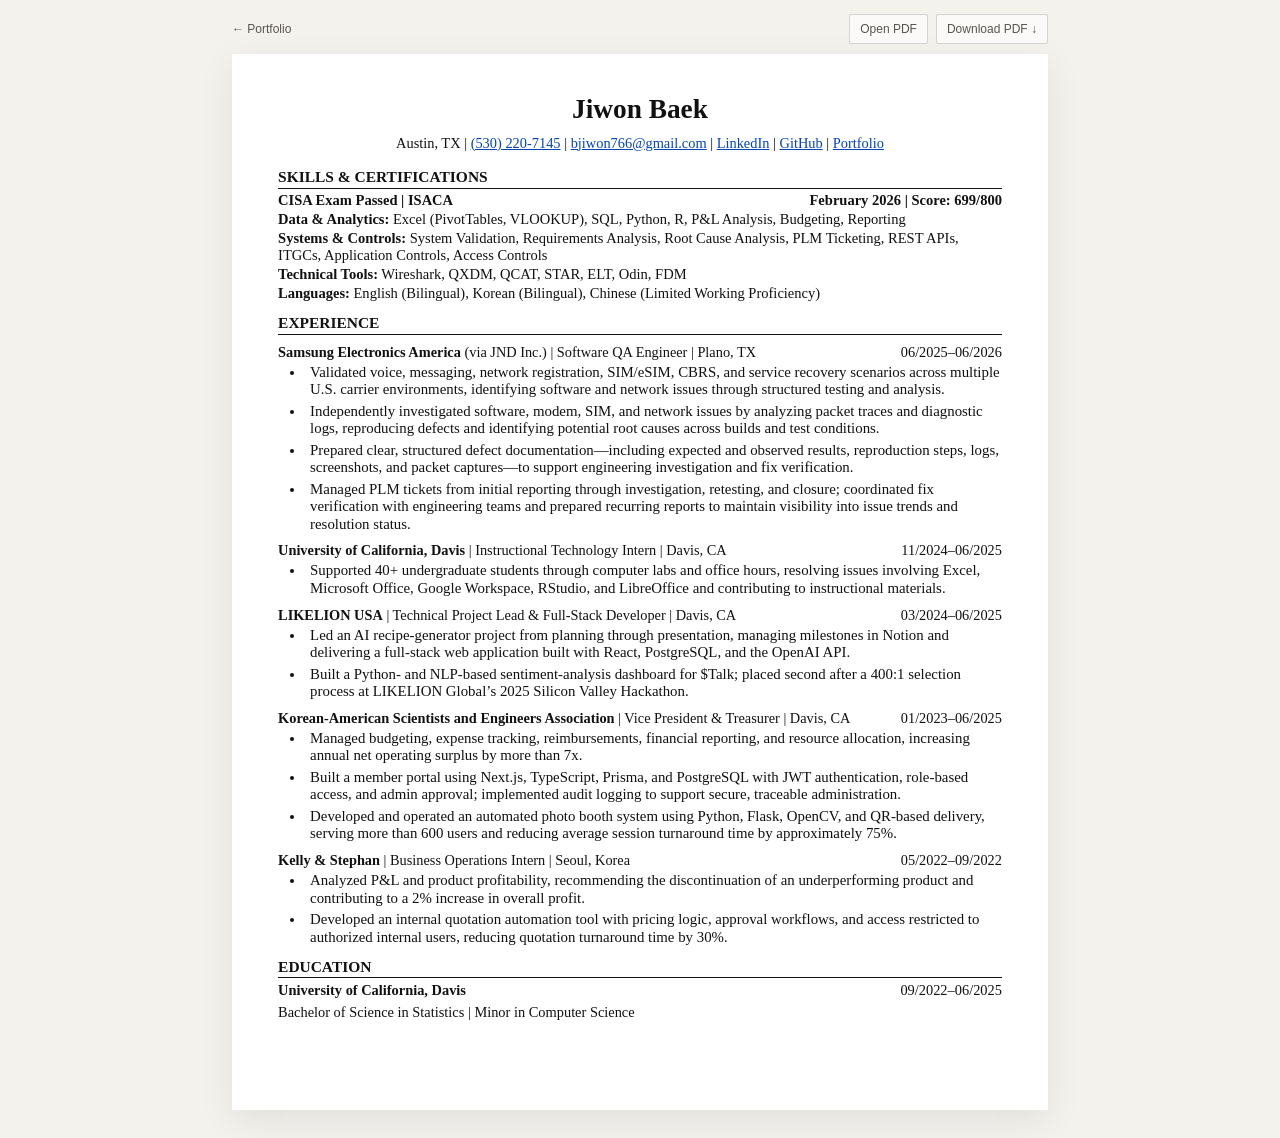
==== resume.html @ e8cd4b39 "2026/8" ====
<!DOCTYPE html>
<html lang="en">
<head>
  <meta charset="utf-8"/>
  <meta name="viewport" content="width=device-width, initial-scale=1.0"/>
  <title>Jiwon Baek — Resume</title>
  <meta name="description" content="Jiwon Baek resume — IT Audit, Financial Analysis, Risk & Controls."/>
  <meta name="theme-color" content="#f4f2ed"/>
  <style>
    :root{
      --page:#ffffff;
      --screen:#f4f2ed;
      --ink:#111111;
      --link:#0645ad;
      --rule:#111111;
      --ui:#595550;
      --ui-line:rgba(17,17,17,.16);
    }

    *{box-sizing:border-box}
    html{background:var(--screen)}
    body{
      margin:0;
      background:var(--screen);
      color:var(--ink);
      font-family:"Times New Roman",Times,serif;
      -webkit-font-smoothing:antialiased;
      text-rendering:optimizeLegibility;
    }

    a{color:var(--link)}
    .resume-ui{
      width:min(8.5in,calc(100% - 28px));
      margin:14px auto 10px;
      display:flex;
      align-items:center;
      justify-content:space-between;
      gap:16px;
      font-family:Arial,Helvetica,sans-serif;
      font-size:12px;
      color:var(--ui);
    }
    .resume-ui a{
      color:var(--ui);
      text-decoration:none;
    }
    .resume-ui a:hover{text-decoration:underline}
    .resume-ui-actions{display:flex;gap:8px}
    .resume-ui-actions a{
      border:1px solid var(--ui-line);
      background:rgba(255,255,255,.62);
      padding:7px 10px;
      border-radius:2px;
    }

    .resume-page{
      width:8.5in;
      min-height:11in;
      margin:0 auto 28px;
      padding:.44in .48in .42in;
      background:var(--page);
      box-shadow:0 10px 34px rgba(0,0,0,.08);
      font-size:11.15pt;
      line-height:1.16;
    }

    .name{
      margin:0;
      text-align:center;
      font-size:20.5pt;
      font-weight:700;
      line-height:1;
    }
    .contact{
      margin:11px 0 18px;
      text-align:center;
      font-size:10.8pt;
      white-space:nowrap;
    }
    .contact a{text-decoration:underline}

    .section{margin-top:13px}
    .section-title{
      margin:0;
      padding:0 0 2px;
      border-bottom:1.35px solid var(--rule);
      font-size:11.6pt;
      font-weight:700;
      line-height:1.05;
      text-transform:uppercase;
    }

    .skills{
      margin-top:3px;
      font-size:10.9pt;
      line-height:1.18;
    }
    .skills-row{
      display:flex;
      align-items:baseline;
      gap:4px;
      margin:2px 0;
    }
    .skills-row.cert{
      justify-content:space-between;
      gap:18px;
      font-weight:700;
    }
    .skills-label{font-weight:700}

    .job{margin-top:9px}
    .job-head{
      display:grid;
      grid-template-columns:minmax(0,1fr) auto;
      gap:12px;
      align-items:baseline;
      font-size:10.75pt;
      line-height:1.12;
    }
    .job-org{font-weight:700}
    .job-date{
      white-space:nowrap;
      text-align:right;
    }
    .job ul{
      margin:4px 0 0 27px;
      padding:0;
    }
    .job li{
      margin:0 0 4px 0;
      padding-left:5px;
      line-height:1.18;
    }

    .education-row{
      display:grid;
      grid-template-columns:minmax(0,1fr) auto;
      gap:12px;
      align-items:baseline;
      margin-top:4px;
      font-size:10.8pt;
    }
    .education-row strong{font-weight:700}
    .education-degree{
      margin-top:5px;
      font-size:10.8pt;
    }

    @media(max-width:860px){
      body{background:#fff}
      .resume-ui{
        position:sticky;
        top:0;
        z-index:10;
        width:100%;
        margin:0;
        padding:10px 12px;
        background:rgba(244,242,237,.96);
        backdrop-filter:blur(10px);
        border-bottom:1px solid var(--ui-line);
      }
      .resume-page{
        width:100%;
        min-height:0;
        margin:0;
        padding:28px 24px 40px;
        box-shadow:none;
        font-size:11pt;
      }
      .contact{
        white-space:normal;
        line-height:1.45;
      }
      .job-head,.education-row{
        grid-template-columns:1fr;
        gap:2px;
      }
      .job-date{text-align:left}
    }

    @media(max-width:520px){
      .resume-ui{font-size:11px}
      .resume-ui-actions a{padding:6px 8px}
      .resume-page{padding:24px 18px 36px}
      .name{font-size:19pt}
      .section-title{font-size:11.2pt}
      .skills-row{
        display:block;
        margin:4px 0;
      }
      .skills-row.cert{
        display:flex;
        align-items:flex-start;
      }
      .job ul{margin-left:23px}
    }

    @media print{
      @page{size:Letter;margin:0}
      html,body{background:#fff}
      .resume-ui{display:none!important}
      .resume-page{
        width:8.5in;
        min-height:11in;
        margin:0;
        padding:.44in .48in .42in;
        box-shadow:none;
      }
    }
  </style>
</head>
<body>
  <nav class="resume-ui" aria-label="Resume actions">
    <a href="index.html">← Portfolio</a>
    <div class="resume-ui-actions">
      <a href="Jiwon_Baek_Resume.pdf" target="_blank" rel="noopener">Open PDF</a>
      <a href="Jiwon_Baek_Resume.pdf" download>Download PDF ↓</a>
    </div>
  </nav>

  <main class="resume-page">
    <header>
      <h1 class="name">Jiwon Baek</h1>
      <p class="contact">
        Austin, TX | <a href="tel:+15302207145">(530) 220-7145</a> |
        <a href="mailto:bjiwon766@gmail.com">bjiwon766@gmail.com</a> |
        <a href="https://www.linkedin.com/in/jionebaek/" target="_blank" rel="noopener">LinkedIn</a> |
        <a href="https://github.com/sjbaek100" target="_blank" rel="noopener">GitHub</a> |
        <a href="index.html">Portfolio</a>
      </p>
    </header>

    <section class="section">
      <h2 class="section-title">Skills &amp; Certifications</h2>
      <div class="skills">
        <div class="skills-row cert">
          <span><span class="skills-label">CISA Exam Passed</span> | ISACA</span>
          <span>February 2026 | Score: 699/800</span>
        </div>
        <div class="skills-row">
          <span><span class="skills-label">Data &amp; Analytics:</span> Excel (PivotTables, VLOOKUP), SQL, Python, R, P&amp;L Analysis, Budgeting, Reporting</span>
        </div>
        <div class="skills-row">
          <span><span class="skills-label">Systems &amp; Controls:</span> System Validation, Requirements Analysis, Root Cause Analysis, PLM Ticketing, REST APIs, ITGCs, Application Controls, Access Controls</span>
        </div>
        <div class="skills-row">
          <span><span class="skills-label">Technical Tools:</span> Wireshark, QXDM, QCAT, STAR, ELT, Odin, FDM</span>
        </div>
        <div class="skills-row">
          <span><span class="skills-label">Languages:</span> English (Bilingual), Korean (Bilingual), Chinese (Limited Working Proficiency)</span>
        </div>
      </div>
    </section>

    <section class="section">
      <h2 class="section-title">Experience</h2>

      <article class="job">
        <div class="job-head">
          <div><span class="job-org">Samsung Electronics America</span> (via JND Inc.) | Software QA Engineer | Plano, TX</div>
          <div class="job-date">06/2025–06/2026</div>
        </div>
        <ul>
          <li>Validated voice, messaging, network registration, SIM/eSIM, CBRS, and service recovery scenarios across multiple U.S. carrier environments, identifying software and network issues through structured testing and analysis.</li>
          <li>Independently investigated software, modem, SIM, and network issues by analyzing packet traces and diagnostic logs, reproducing defects and identifying potential root causes across builds and test conditions.</li>
          <li>Prepared clear, structured defect documentation—including expected and observed results, reproduction steps, logs, screenshots, and packet captures—to support engineering investigation and fix verification.</li>
          <li>Managed PLM tickets from initial reporting through investigation, retesting, and closure; coordinated fix verification with engineering teams and prepared recurring reports to maintain visibility into issue trends and resolution status.</li>
        </ul>
      </article>

      <article class="job">
        <div class="job-head">
          <div><span class="job-org">University of California, Davis</span> | Instructional Technology Intern | Davis, CA</div>
          <div class="job-date">11/2024–06/2025</div>
        </div>
        <ul>
          <li>Supported 40+ undergraduate students through computer labs and office hours, resolving issues involving Excel, Microsoft Office, Google Workspace, RStudio, and LibreOffice and contributing to instructional materials.</li>
        </ul>
      </article>

      <article class="job">
        <div class="job-head">
          <div><span class="job-org">LIKELION USA</span> | Technical Project Lead &amp; Full-Stack Developer | Davis, CA</div>
          <div class="job-date">03/2024–06/2025</div>
        </div>
        <ul>
          <li>Led an AI recipe-generator project from planning through presentation, managing milestones in Notion and delivering a full-stack web application built with React, PostgreSQL, and the OpenAI API.</li>
          <li>Built a Python- and NLP-based sentiment-analysis dashboard for $Talk; placed second after a 400:1 selection process at LIKELION Global’s 2025 Silicon Valley Hackathon.</li>
        </ul>
      </article>

      <article class="job">
        <div class="job-head">
          <div><span class="job-org">Korean-American Scientists and Engineers Association</span> | Vice President &amp; Treasurer | Davis, CA</div>
          <div class="job-date">01/2023–06/2025</div>
        </div>
        <ul>
          <li>Managed budgeting, expense tracking, reimbursements, financial reporting, and resource allocation, increasing annual net operating surplus by more than 7x.</li>
          <li>Built a member portal using Next.js, TypeScript, Prisma, and PostgreSQL with JWT authentication, role-based access, and admin approval; implemented audit logging to support secure, traceable administration.</li>
          <li>Developed and operated an automated photo booth system using Python, Flask, OpenCV, and QR-based delivery, serving more than 600 users and reducing average session turnaround time by approximately 75%.</li>
        </ul>
      </article>

      <article class="job">
        <div class="job-head">
          <div><span class="job-org">Kelly &amp; Stephan</span> | Business Operations Intern | Seoul, Korea</div>
          <div class="job-date">05/2022–09/2022</div>
        </div>
        <ul>
          <li>Analyzed P&amp;L and product profitability, recommending the discontinuation of an underperforming product and contributing to a 2% increase in overall profit.</li>
          <li>Developed an internal quotation automation tool with pricing logic, approval workflows, and access restricted to authorized internal users, reducing quotation turnaround time by 30%.</li>
        </ul>
      </article>
    </section>

    <section class="section">
      <h2 class="section-title">Education</h2>
      <div class="education-row">
        <strong>University of California, Davis</strong>
        <span>09/2022–06/2025</span>
      </div>
      <p class="education-degree">Bachelor of Science in Statistics | Minor in Computer Science</p>
    </section>
  </main>
</body>
</html>
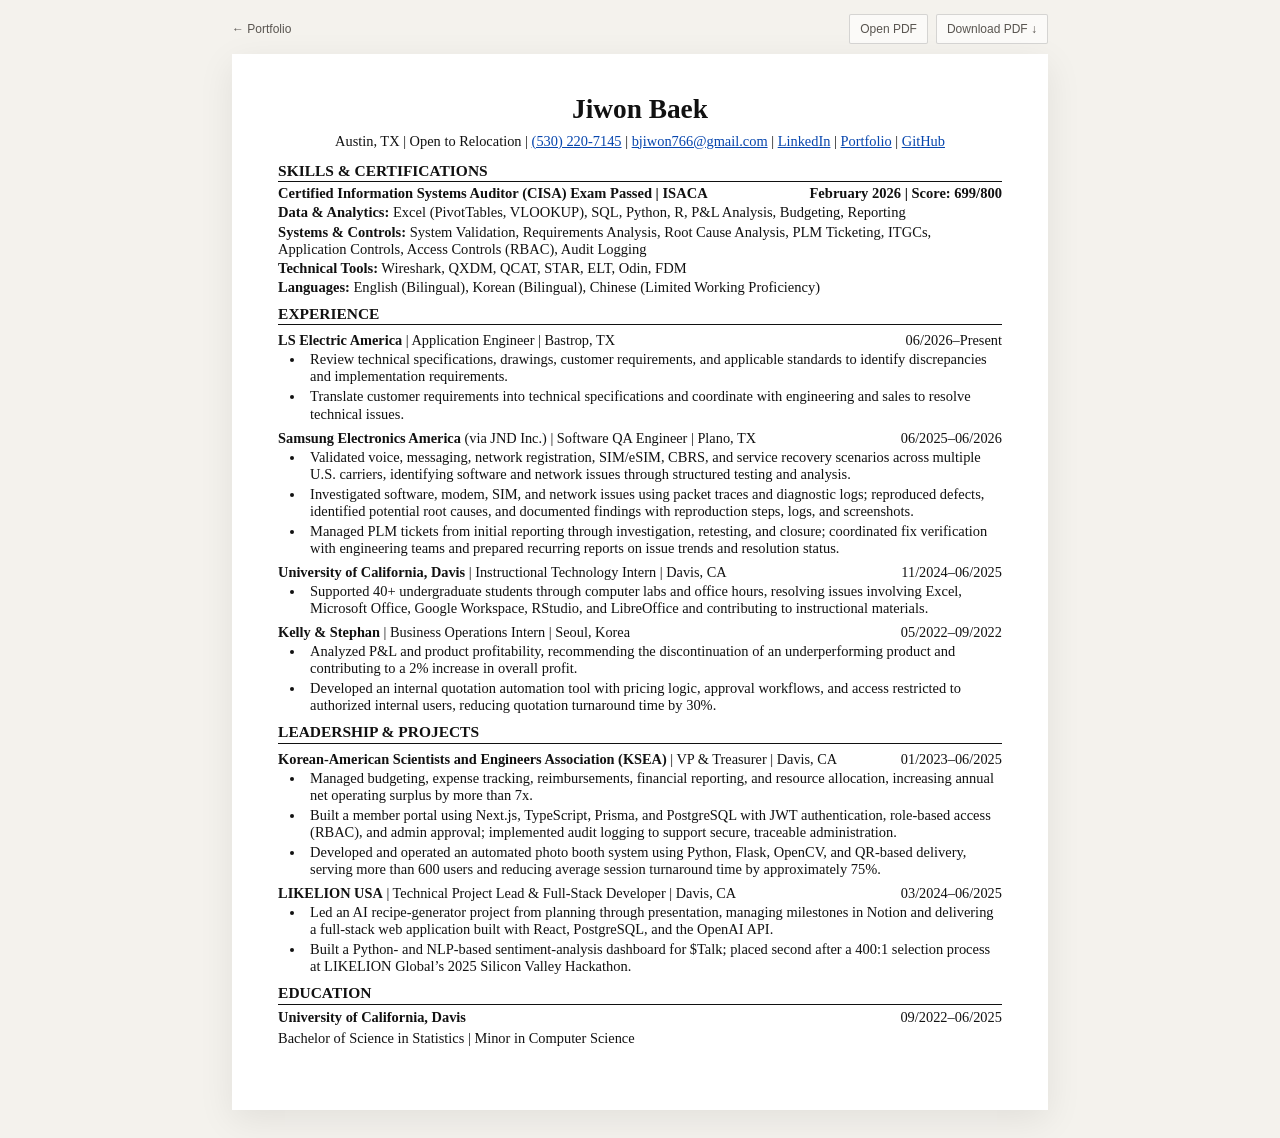
==== commit 5f56d1a0: "resume update" ====
--- a/resume.html
+++ b/resume.html
@@ -1,12 +1,13 @@
 <!DOCTYPE html>
+
 <html lang="en">
 <head>
-  <meta charset="utf-8"/>
-  <meta name="viewport" content="width=device-width, initial-scale=1.0"/>
-  <title>Jiwon Baek — Resume</title>
-  <meta name="description" content="Jiwon Baek resume — IT Audit, Financial Analysis, Risk & Controls."/>
-  <meta name="theme-color" content="#f4f2ed"/>
-  <style>
+<meta charset="utf-8"/>
+<meta content="width=device-width, initial-scale=1.0" name="viewport"/>
+<title>Jiwon Baek — Resume</title>
+<meta content="Jiwon Baek resume — data analytics, systems, controls, technical operations, and project leadership." name="description"/>
+<meta content="#f4f2ed" name="theme-color"/>
+<style>
     :root{
       --page:#ffffff;
       --screen:#f4f2ed;
@@ -53,6 +54,11 @@
       border-radius:2px;
     }
 
+    .resume-page,
+    .resume-page *{
+      font-family:"Times New Roman",Times,serif;
+    }
+
     .resume-page{
       width:8.5in;
       min-height:11in;
@@ -60,8 +66,8 @@
       padding:.44in .48in .42in;
       background:var(--page);
       box-shadow:0 10px 34px rgba(0,0,0,.08);
-      font-size:11.15pt;
-      line-height:1.16;
+      font-size:10.85pt;
+      line-height:1.14;
     }
 
     .name{
@@ -72,14 +78,14 @@
       line-height:1;
     }
     .contact{
-      margin:11px 0 18px;
+      margin:9px 0 14px;
       text-align:center;
       font-size:10.8pt;
       white-space:nowrap;
     }
     .contact a{text-decoration:underline}
 
-    .section{margin-top:13px}
+    .section{margin-top:10px}
     .section-title{
       margin:0;
       padding:0 0 2px;
@@ -108,7 +114,7 @@
     }
     .skills-label{font-weight:700}
 
-    .job{margin-top:9px}
+    .job{margin-top:7px}
     .job-head{
       display:grid;
       grid-template-columns:minmax(0,1fr) auto;
@@ -123,11 +129,11 @@
       text-align:right;
     }
     .job ul{
-      margin:4px 0 0 27px;
+      margin:3px 0 0 27px;
       padding:0;
     }
     .job li{
-      margin:0 0 4px 0;
+      margin:0 0 3px 0;
       padding-left:5px;
       line-height:1.18;
     }
@@ -210,117 +216,120 @@
   </style>
 </head>
 <body>
-  <nav class="resume-ui" aria-label="Resume actions">
-    <a href="index.html">← Portfolio</a>
-    <div class="resume-ui-actions">
-      <a href="Jiwon_Baek_Resume.pdf" target="_blank" rel="noopener">Open PDF</a>
-      <a href="Jiwon_Baek_Resume.pdf" download>Download PDF ↓</a>
-    </div>
-  </nav>
-
-  <main class="resume-page">
-    <header>
-      <h1 class="name">Jiwon Baek</h1>
-      <p class="contact">
-        Austin, TX | <a href="tel:+15302207145">(530) 220-7145</a> |
-        <a href="mailto:bjiwon766@gmail.com">bjiwon766@gmail.com</a> |
-        <a href="https://www.linkedin.com/in/jionebaek/" target="_blank" rel="noopener">LinkedIn</a> |
-        <a href="https://github.com/sjbaek100" target="_blank" rel="noopener">GitHub</a> |
-        <a href="index.html">Portfolio</a>
-      </p>
-    </header>
-
-    <section class="section">
-      <h2 class="section-title">Skills &amp; Certifications</h2>
-      <div class="skills">
-        <div class="skills-row cert">
-          <span><span class="skills-label">CISA Exam Passed</span> | ISACA</span>
-          <span>February 2026 | Score: 699/800</span>
-        </div>
-        <div class="skills-row">
-          <span><span class="skills-label">Data &amp; Analytics:</span> Excel (PivotTables, VLOOKUP), SQL, Python, R, P&amp;L Analysis, Budgeting, Reporting</span>
-        </div>
-        <div class="skills-row">
-          <span><span class="skills-label">Systems &amp; Controls:</span> System Validation, Requirements Analysis, Root Cause Analysis, PLM Ticketing, REST APIs, ITGCs, Application Controls, Access Controls</span>
-        </div>
-        <div class="skills-row">
-          <span><span class="skills-label">Technical Tools:</span> Wireshark, QXDM, QCAT, STAR, ELT, Odin, FDM</span>
-        </div>
-        <div class="skills-row">
-          <span><span class="skills-label">Languages:</span> English (Bilingual), Korean (Bilingual), Chinese (Limited Working Proficiency)</span>
-        </div>
-      </div>
-    </section>
-
-    <section class="section">
-      <h2 class="section-title">Experience</h2>
-
-      <article class="job">
-        <div class="job-head">
-          <div><span class="job-org">Samsung Electronics America</span> (via JND Inc.) | Software QA Engineer | Plano, TX</div>
-          <div class="job-date">06/2025–06/2026</div>
-        </div>
-        <ul>
-          <li>Validated voice, messaging, network registration, SIM/eSIM, CBRS, and service recovery scenarios across multiple U.S. carrier environments, identifying software and network issues through structured testing and analysis.</li>
-          <li>Independently investigated software, modem, SIM, and network issues by analyzing packet traces and diagnostic logs, reproducing defects and identifying potential root causes across builds and test conditions.</li>
-          <li>Prepared clear, structured defect documentation—including expected and observed results, reproduction steps, logs, screenshots, and packet captures—to support engineering investigation and fix verification.</li>
-          <li>Managed PLM tickets from initial reporting through investigation, retesting, and closure; coordinated fix verification with engineering teams and prepared recurring reports to maintain visibility into issue trends and resolution status.</li>
-        </ul>
-      </article>
-
-      <article class="job">
-        <div class="job-head">
-          <div><span class="job-org">University of California, Davis</span> | Instructional Technology Intern | Davis, CA</div>
-          <div class="job-date">11/2024–06/2025</div>
-        </div>
-        <ul>
-          <li>Supported 40+ undergraduate students through computer labs and office hours, resolving issues involving Excel, Microsoft Office, Google Workspace, RStudio, and LibreOffice and contributing to instructional materials.</li>
-        </ul>
-      </article>
-
-      <article class="job">
-        <div class="job-head">
-          <div><span class="job-org">LIKELION USA</span> | Technical Project Lead &amp; Full-Stack Developer | Davis, CA</div>
-          <div class="job-date">03/2024–06/2025</div>
-        </div>
-        <ul>
-          <li>Led an AI recipe-generator project from planning through presentation, managing milestones in Notion and delivering a full-stack web application built with React, PostgreSQL, and the OpenAI API.</li>
-          <li>Built a Python- and NLP-based sentiment-analysis dashboard for $Talk; placed second after a 400:1 selection process at LIKELION Global’s 2025 Silicon Valley Hackathon.</li>
-        </ul>
-      </article>
-
-      <article class="job">
-        <div class="job-head">
-          <div><span class="job-org">Korean-American Scientists and Engineers Association</span> | Vice President &amp; Treasurer | Davis, CA</div>
-          <div class="job-date">01/2023–06/2025</div>
-        </div>
-        <ul>
-          <li>Managed budgeting, expense tracking, reimbursements, financial reporting, and resource allocation, increasing annual net operating surplus by more than 7x.</li>
-          <li>Built a member portal using Next.js, TypeScript, Prisma, and PostgreSQL with JWT authentication, role-based access, and admin approval; implemented audit logging to support secure, traceable administration.</li>
-          <li>Developed and operated an automated photo booth system using Python, Flask, OpenCV, and QR-based delivery, serving more than 600 users and reducing average session turnaround time by approximately 75%.</li>
-        </ul>
-      </article>
-
-      <article class="job">
-        <div class="job-head">
-          <div><span class="job-org">Kelly &amp; Stephan</span> | Business Operations Intern | Seoul, Korea</div>
-          <div class="job-date">05/2022–09/2022</div>
-        </div>
-        <ul>
-          <li>Analyzed P&amp;L and product profitability, recommending the discontinuation of an underperforming product and contributing to a 2% increase in overall profit.</li>
-          <li>Developed an internal quotation automation tool with pricing logic, approval workflows, and access restricted to authorized internal users, reducing quotation turnaround time by 30%.</li>
-        </ul>
-      </article>
-    </section>
-
-    <section class="section">
-      <h2 class="section-title">Education</h2>
-      <div class="education-row">
-        <strong>University of California, Davis</strong>
-        <span>09/2022–06/2025</span>
-      </div>
-      <p class="education-degree">Bachelor of Science in Statistics | Minor in Computer Science</p>
-    </section>
-  </main>
+<nav aria-label="Resume actions" class="resume-ui">
+<a href="index.html">← Portfolio</a>
+<div class="resume-ui-actions">
+<a href="Jiwon_Baek_Resume.pdf" rel="noopener" target="_blank">Open PDF</a>
+<a download="" href="Jiwon_Baek_Resume.pdf">Download PDF ↓</a>
+</div>
+</nav>
+<main class="resume-page">
+<header>
+<h1 class="name">Jiwon Baek</h1>
+<p class="contact">
+    Austin, TX | Open to Relocation | <a href="tel:+15302207145">(530) 220-7145</a> |
+    <a href="mailto:bjiwon766@gmail.com">bjiwon766@gmail.com</a> |
+    <a href="https://www.linkedin.com/in/jionebaek/" rel="noopener" target="_blank">LinkedIn</a> |
+    <a href="https://jiwonbaek.kro.kr/" rel="noopener" target="_blank">Portfolio</a> |
+    <a href="https://github.com/sjbaek100" rel="noopener" target="_blank">GitHub</a>
+</p>
+</header>
+<section class="section">
+<h2 class="section-title">Skills &amp; Certifications</h2>
+<div class="skills">
+<div class="skills-row cert">
+<span><span class="skills-label">Certified Information Systems Auditor (CISA) Exam Passed</span> | ISACA</span>
+<span>February 2026 | Score: 699/800</span>
+</div>
+<div class="skills-row">
+<span><span class="skills-label">Data &amp; Analytics:</span> Excel (PivotTables, VLOOKUP), SQL, Python, R, P&amp;L Analysis, Budgeting, Reporting</span>
+</div>
+<div class="skills-row">
+<span><span class="skills-label">Systems &amp; Controls:</span> System Validation, Requirements Analysis, Root Cause Analysis, PLM Ticketing, ITGCs, Application Controls, Access Controls (RBAC), Audit Logging</span>
+</div>
+<div class="skills-row">
+<span><span class="skills-label">Technical Tools:</span> Wireshark, QXDM, QCAT, STAR, ELT, Odin, FDM</span>
+</div>
+<div class="skills-row">
+<span><span class="skills-label">Languages:</span> English (Bilingual), Korean (Bilingual), Chinese (Limited Working Proficiency)</span>
+</div>
+</div>
+</section>
+<section class="section">
+<h2 class="section-title">Experience</h2>
+<article class="job">
+<div class="job-head">
+<div><span class="job-org">LS Electric America</span> | Application Engineer | Bastrop, TX</div>
+<div class="job-date">06/2026–Present</div>
+</div>
+<ul>
+<li>Review technical specifications, drawings, customer requirements, and applicable standards to identify discrepancies and implementation requirements.</li>
+<li>Translate customer requirements into technical specifications and coordinate with engineering and sales to resolve technical issues.</li>
+</ul>
+</article>
+<article class="job">
+<div class="job-head">
+<div><span class="job-org">Samsung Electronics America</span> (via JND Inc.) | Software QA Engineer | Plano, TX</div>
+<div class="job-date">06/2025–06/2026</div>
+</div>
+<ul>
+<li>Validated voice, messaging, network registration, SIM/eSIM, CBRS, and service recovery scenarios across multiple U.S. carriers, identifying software and network issues through structured testing and analysis.</li>
+<li>Investigated software, modem, SIM, and network issues using packet traces and diagnostic logs; reproduced defects, identified potential root causes, and documented findings with reproduction steps, logs, and screenshots.</li>
+<li>Managed PLM tickets from initial reporting through investigation, retesting, and closure; coordinated fix verification with engineering teams and prepared recurring reports on issue trends and resolution status.</li>
+</ul>
+</article>
+<article class="job">
+<div class="job-head">
+<div><span class="job-org">University of California, Davis</span> | Instructional Technology Intern | Davis, CA</div>
+<div class="job-date">11/2024–06/2025</div>
+</div>
+<ul>
+<li>Supported 40+ undergraduate students through computer labs and office hours, resolving issues involving Excel, Microsoft Office, Google Workspace, RStudio, and LibreOffice and contributing to instructional materials.</li>
+</ul>
+</article>
+<article class="job">
+<div class="job-head">
+<div><span class="job-org">Kelly &amp; Stephan</span> | Business Operations Intern | Seoul, Korea</div>
+<div class="job-date">05/2022–09/2022</div>
+</div>
+<ul>
+<li>Analyzed P&amp;L and product profitability, recommending the discontinuation of an underperforming product and contributing to a 2% increase in overall profit.</li>
+<li>Developed an internal quotation automation tool with pricing logic, approval workflows, and access restricted to authorized internal users, reducing quotation turnaround time by 30%.</li>
+</ul>
+</article>
+</section>
+<section class="section">
+<h2 class="section-title">Leadership &amp; Projects</h2>
+<article class="job">
+<div class="job-head">
+<div><span class="job-org">Korean-American Scientists and Engineers Association (KSEA)</span> | VP &amp; Treasurer | Davis, CA</div>
+<div class="job-date">01/2023–06/2025</div>
+</div>
+<ul>
+<li>Managed budgeting, expense tracking, reimbursements, financial reporting, and resource allocation, increasing annual net operating surplus by more than 7x.</li>
+<li>Built a member portal using Next.js, TypeScript, Prisma, and PostgreSQL with JWT authentication, role-based access (RBAC), and admin approval; implemented audit logging to support secure, traceable administration.</li>
+<li>Developed and operated an automated photo booth system using Python, Flask, OpenCV, and QR-based delivery, serving more than 600 users and reducing average session turnaround time by approximately 75%.</li>
+</ul>
+</article>
+<article class="job">
+<div class="job-head">
+<div><span class="job-org">LIKELION USA</span> | Technical Project Lead &amp; Full-Stack Developer | Davis, CA</div>
+<div class="job-date">03/2024–06/2025</div>
+</div>
+<ul>
+<li>Led an AI recipe-generator project from planning through presentation, managing milestones in Notion and delivering a full-stack web application built with React, PostgreSQL, and the OpenAI API.</li>
+<li>Built a Python- and NLP-based sentiment-analysis dashboard for $Talk; placed second after a 400:1 selection process at LIKELION Global’s 2025 Silicon Valley Hackathon.</li>
+</ul>
+</article>
+</section>
+<section class="section">
+<h2 class="section-title">Education</h2>
+<div class="education-row">
+<strong>University of California, Davis</strong>
+<span>09/2022–06/2025</span>
+</div>
+<p class="education-degree">Bachelor of Science in Statistics | Minor in Computer Science</p>
+</section>
+</main>
 </body>
 </html>
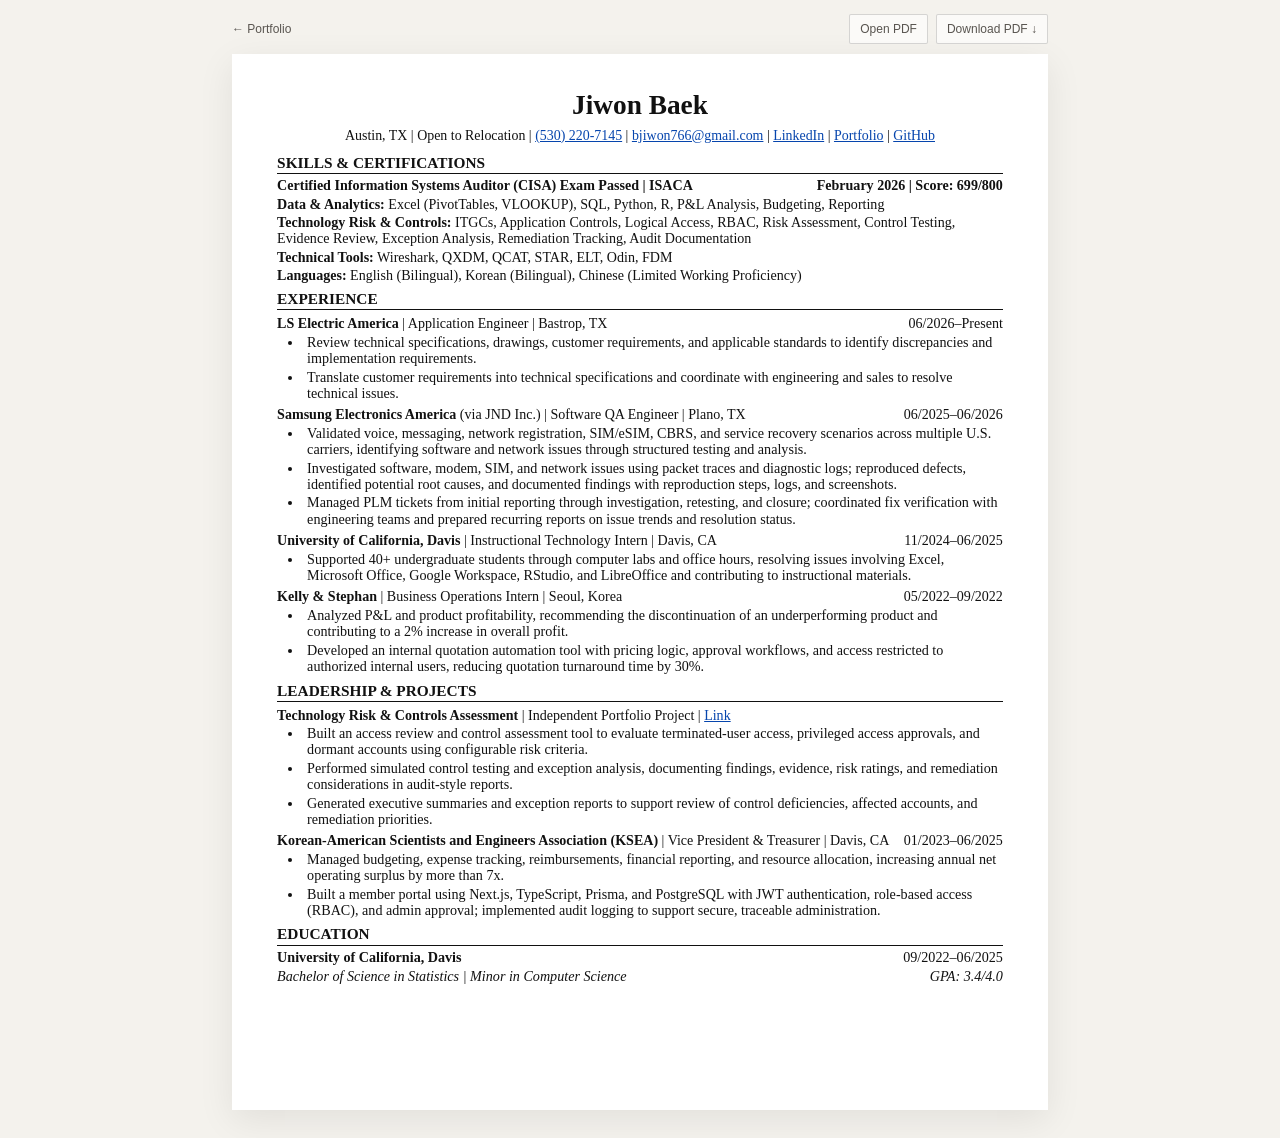
==== commit 4e0428ef: "with techproject" ====
--- a/resume.html
+++ b/resume.html
@@ -1,335 +1,312 @@
 <!DOCTYPE html>
-
 <html lang="en">
 <head>
 <meta charset="utf-8"/>
 <meta content="width=device-width, initial-scale=1.0" name="viewport"/>
 <title>Jiwon Baek — Resume</title>
-<meta content="Jiwon Baek resume — data analytics, systems, controls, technical operations, and project leadership." name="description"/>
+<meta content="Jiwon Baek resume — technology risk, IT audit, data analytics, controls, and technical operations." name="description"/>
 <meta content="#f4f2ed" name="theme-color"/>
 <style>
-    :root{
-      --page:#ffffff;
-      --screen:#f4f2ed;
-      --ink:#111111;
-      --link:#0645ad;
-      --rule:#111111;
-      --ui:#595550;
-      --ui-line:rgba(17,17,17,.16);
+  :root{
+    --page:#ffffff;
+    --screen:#f4f2ed;
+    --ink:#111111;
+    --link:#0645ad;
+    --rule:#111111;
+    --ui:#595550;
+    --ui-line:rgba(17,17,17,.16);
+  }
+  *{box-sizing:border-box}
+  html{background:var(--screen)}
+  body{
+    margin:0;
+    background:var(--screen);
+    color:var(--ink);
+    font-family:"Times New Roman",Times,serif;
+    -webkit-font-smoothing:antialiased;
+    text-rendering:optimizeLegibility;
+  }
+  a{color:var(--link)}
+  .resume-ui{
+    width:min(8.5in,calc(100% - 28px));
+    margin:14px auto 10px;
+    display:flex;
+    align-items:center;
+    justify-content:space-between;
+    gap:16px;
+    font-family:Arial,Helvetica,sans-serif;
+    font-size:12px;
+    color:var(--ui);
+  }
+  .resume-ui a{color:var(--ui);text-decoration:none}
+  .resume-ui a:hover{text-decoration:underline}
+  .resume-ui-actions{display:flex;gap:8px}
+  .resume-ui-actions a{
+    border:1px solid var(--ui-line);
+    background:rgba(255,255,255,.62);
+    padding:7px 10px;
+    border-radius:2px;
+  }
+  .resume-page,.resume-page *{font-family:"Times New Roman",Times,serif}
+  .resume-page{
+    width:8.5in;
+    min-height:11in;
+    margin:0 auto 28px;
+    padding:.40in .47in .38in;
+    background:var(--page);
+    box-shadow:0 10px 34px rgba(0,0,0,.08);
+    font-size:10.6pt;
+    line-height:1.12;
+  }
+  .name{
+    margin:0;
+    text-align:center;
+    font-size:20.5pt;
+    font-weight:700;
+    line-height:1;
+  }
+  .contact{
+    margin:8px 0 12px;
+    text-align:center;
+    font-size:10.45pt;
+    white-space:nowrap;
+  }
+  .contact a{text-decoration:underline}
+  .section{margin-top:8px}
+  .section-title{
+    margin:0;
+    padding:0 0 2px;
+    border-bottom:1.35px solid var(--rule);
+    font-size:11.5pt;
+    font-weight:700;
+    line-height:1.05;
+    text-transform:uppercase;
+  }
+  .skills{
+    margin-top:3px;
+    font-size:10.55pt;
+    line-height:1.16;
+  }
+  .skills-row{
+    display:flex;
+    align-items:baseline;
+    gap:4px;
+    margin:2px 0;
+  }
+  .skills-row.cert{
+    justify-content:space-between;
+    gap:18px;
+    font-weight:700;
+  }
+  .skills-label{font-weight:700}
+  .job{margin-top:6px}
+  .job-head{
+    display:grid;
+    grid-template-columns:minmax(0,1fr) auto;
+    gap:12px;
+    align-items:baseline;
+    font-size:10.55pt;
+    line-height:1.1;
+  }
+  .job-org{font-weight:700}
+  .job-date{white-space:nowrap;text-align:right}
+  .job ul{
+    margin:2px 0 0 26px;
+    padding:0;
+  }
+  .job li{
+    margin:0 0 2px 0;
+    padding-left:4px;
+    line-height:1.16;
+  }
+  .education-row{
+    display:grid;
+    grid-template-columns:minmax(0,1fr) auto;
+    gap:12px;
+    align-items:baseline;
+    margin-top:4px;
+    font-size:10.6pt;
+  }
+  .education-row strong{font-weight:700}
+  .education-degree{
+    display:flex;
+    justify-content:space-between;
+    gap:12px;
+    margin-top:4px;
+    font-size:10.6pt;
+    font-style:italic;
+  }
+
+  @media(max-width:860px){
+    body{background:#fff}
+    .resume-ui{
+      position:sticky;top:0;z-index:10;width:100%;margin:0;padding:10px 12px;
+      background:rgba(244,242,237,.96);backdrop-filter:blur(10px);
+      border-bottom:1px solid var(--ui-line);
     }
-
-    *{box-sizing:border-box}
-    html{background:var(--screen)}
-    body{
-      margin:0;
-      background:var(--screen);
-      color:var(--ink);
-      font-family:"Times New Roman",Times,serif;
-      -webkit-font-smoothing:antialiased;
-      text-rendering:optimizeLegibility;
+    .resume-page{
+      width:100%;min-height:0;margin:0;padding:28px 24px 40px;
+      box-shadow:none;font-size:11pt;
     }
-
-    a{color:var(--link)}
-    .resume-ui{
-      width:min(8.5in,calc(100% - 28px));
-      margin:14px auto 10px;
-      display:flex;
-      align-items:center;
-      justify-content:space-between;
-      gap:16px;
-      font-family:Arial,Helvetica,sans-serif;
-      font-size:12px;
-      color:var(--ui);
-    }
-    .resume-ui a{
-      color:var(--ui);
-      text-decoration:none;
-    }
-    .resume-ui a:hover{text-decoration:underline}
-    .resume-ui-actions{display:flex;gap:8px}
-    .resume-ui-actions a{
-      border:1px solid var(--ui-line);
-      background:rgba(255,255,255,.62);
-      padding:7px 10px;
-      border-radius:2px;
-    }
-
-    .resume-page,
-    .resume-page *{
-      font-family:"Times New Roman",Times,serif;
-    }
-
+    .contact{white-space:normal;line-height:1.45}
+    .job-head,.education-row{grid-template-columns:1fr;gap:2px}
+    .job-date{text-align:left}
+    .education-degree{display:block}
+  }
+
+  @media(max-width:520px){
+    .resume-ui{font-size:11px}
+    .resume-ui-actions a{padding:6px 8px}
+    .resume-page{padding:24px 18px 36px}
+    .name{font-size:19pt}
+    .section-title{font-size:11.2pt}
+    .skills-row{display:block;margin:4px 0}
+    .skills-row.cert{display:flex;align-items:flex-start}
+    .job ul{margin-left:23px}
+  }
+
+  @media print{
+    @page{size:Letter;margin:0}
+    html,body{background:#fff}
+    .resume-ui{display:none!important}
     .resume-page{
       width:8.5in;
       min-height:11in;
-      margin:0 auto 28px;
-      padding:.44in .48in .42in;
-      background:var(--page);
-      box-shadow:0 10px 34px rgba(0,0,0,.08);
-      font-size:10.85pt;
-      line-height:1.14;
+      margin:0;
+      padding:.40in .47in .38in;
+      box-shadow:none;
     }
-
-    .name{
-      margin:0;
-      text-align:center;
-      font-size:20.5pt;
-      font-weight:700;
-      line-height:1;
-    }
-    .contact{
-      margin:9px 0 14px;
-      text-align:center;
-      font-size:10.8pt;
-      white-space:nowrap;
-    }
-    .contact a{text-decoration:underline}
-
-    .section{margin-top:10px}
-    .section-title{
-      margin:0;
-      padding:0 0 2px;
-      border-bottom:1.35px solid var(--rule);
-      font-size:11.6pt;
-      font-weight:700;
-      line-height:1.05;
-      text-transform:uppercase;
-    }
-
-    .skills{
-      margin-top:3px;
-      font-size:10.9pt;
-      line-height:1.18;
-    }
-    .skills-row{
-      display:flex;
-      align-items:baseline;
-      gap:4px;
-      margin:2px 0;
-    }
-    .skills-row.cert{
-      justify-content:space-between;
-      gap:18px;
-      font-weight:700;
-    }
-    .skills-label{font-weight:700}
-
-    .job{margin-top:7px}
-    .job-head{
-      display:grid;
-      grid-template-columns:minmax(0,1fr) auto;
-      gap:12px;
-      align-items:baseline;
-      font-size:10.75pt;
-      line-height:1.12;
-    }
-    .job-org{font-weight:700}
-    .job-date{
-      white-space:nowrap;
-      text-align:right;
-    }
-    .job ul{
-      margin:3px 0 0 27px;
-      padding:0;
-    }
-    .job li{
-      margin:0 0 3px 0;
-      padding-left:5px;
-      line-height:1.18;
-    }
-
-    .education-row{
-      display:grid;
-      grid-template-columns:minmax(0,1fr) auto;
-      gap:12px;
-      align-items:baseline;
-      margin-top:4px;
-      font-size:10.8pt;
-    }
-    .education-row strong{font-weight:700}
-    .education-degree{
-      margin-top:5px;
-      font-size:10.8pt;
-    }
-
-    @media(max-width:860px){
-      body{background:#fff}
-      .resume-ui{
-        position:sticky;
-        top:0;
-        z-index:10;
-        width:100%;
-        margin:0;
-        padding:10px 12px;
-        background:rgba(244,242,237,.96);
-        backdrop-filter:blur(10px);
-        border-bottom:1px solid var(--ui-line);
-      }
-      .resume-page{
-        width:100%;
-        min-height:0;
-        margin:0;
-        padding:28px 24px 40px;
-        box-shadow:none;
-        font-size:11pt;
-      }
-      .contact{
-        white-space:normal;
-        line-height:1.45;
-      }
-      .job-head,.education-row{
-        grid-template-columns:1fr;
-        gap:2px;
-      }
-      .job-date{text-align:left}
-    }
-
-    @media(max-width:520px){
-      .resume-ui{font-size:11px}
-      .resume-ui-actions a{padding:6px 8px}
-      .resume-page{padding:24px 18px 36px}
-      .name{font-size:19pt}
-      .section-title{font-size:11.2pt}
-      .skills-row{
-        display:block;
-        margin:4px 0;
-      }
-      .skills-row.cert{
-        display:flex;
-        align-items:flex-start;
-      }
-      .job ul{margin-left:23px}
-    }
-
-    @media print{
-      @page{size:Letter;margin:0}
-      html,body{background:#fff}
-      .resume-ui{display:none!important}
-      .resume-page{
-        width:8.5in;
-        min-height:11in;
-        margin:0;
-        padding:.44in .48in .42in;
-        box-shadow:none;
-      }
-    }
-  </style>
+  }
+</style>
 </head>
 <body>
 <nav aria-label="Resume actions" class="resume-ui">
-<a href="index.html">← Portfolio</a>
-<div class="resume-ui-actions">
-<a href="Jiwon_Baek_Resume.pdf" rel="noopener" target="_blank">Open PDF</a>
-<a download="" href="Jiwon_Baek_Resume.pdf">Download PDF ↓</a>
-</div>
+  <a href="index.html">← Portfolio</a>
+  <div class="resume-ui-actions">
+    <a href="Jiwon_Baek_Resume.pdf" rel="noopener" target="_blank">Open PDF</a>
+    <a download="" href="Jiwon_Baek_Resume.pdf">Download PDF ↓</a>
+  </div>
 </nav>
+
 <main class="resume-page">
 <header>
-<h1 class="name">Jiwon Baek</h1>
-<p class="contact">
+  <h1 class="name">Jiwon Baek</h1>
+  <p class="contact">
     Austin, TX | Open to Relocation | <a href="tel:+15302207145">(530) 220-7145</a> |
     <a href="mailto:bjiwon766@gmail.com">bjiwon766@gmail.com</a> |
     <a href="https://www.linkedin.com/in/jionebaek/" rel="noopener" target="_blank">LinkedIn</a> |
     <a href="https://jiwonbaek.kro.kr/" rel="noopener" target="_blank">Portfolio</a> |
     <a href="https://github.com/sjbaek100" rel="noopener" target="_blank">GitHub</a>
-</p>
+  </p>
 </header>
+
 <section class="section">
-<h2 class="section-title">Skills &amp; Certifications</h2>
-<div class="skills">
-<div class="skills-row cert">
-<span><span class="skills-label">Certified Information Systems Auditor (CISA) Exam Passed</span> | ISACA</span>
-<span>February 2026 | Score: 699/800</span>
-</div>
-<div class="skills-row">
-<span><span class="skills-label">Data &amp; Analytics:</span> Excel (PivotTables, VLOOKUP), SQL, Python, R, P&amp;L Analysis, Budgeting, Reporting</span>
-</div>
-<div class="skills-row">
-<span><span class="skills-label">Systems &amp; Controls:</span> System Validation, Requirements Analysis, Root Cause Analysis, PLM Ticketing, ITGCs, Application Controls, Access Controls (RBAC), Audit Logging</span>
-</div>
-<div class="skills-row">
-<span><span class="skills-label">Technical Tools:</span> Wireshark, QXDM, QCAT, STAR, ELT, Odin, FDM</span>
-</div>
-<div class="skills-row">
-<span><span class="skills-label">Languages:</span> English (Bilingual), Korean (Bilingual), Chinese (Limited Working Proficiency)</span>
-</div>
-</div>
+  <h2 class="section-title">Skills &amp; Certifications</h2>
+  <div class="skills">
+    <div class="skills-row cert">
+      <span><span class="skills-label">Certified Information Systems Auditor (CISA) Exam Passed</span> | ISACA</span>
+      <span>February 2026 | Score: 699/800</span>
+    </div>
+    <div class="skills-row">
+      <span><span class="skills-label">Data &amp; Analytics:</span> Excel (PivotTables, VLOOKUP), SQL, Python, R, P&amp;L Analysis, Budgeting, Reporting</span>
+    </div>
+    <div class="skills-row">
+      <span><span class="skills-label">Technology Risk &amp; Controls:</span> ITGCs, Application Controls, Logical Access, RBAC, Risk Assessment, Control Testing, Evidence Review, Exception Analysis, Remediation Tracking, Audit Documentation</span>
+    </div>
+    <div class="skills-row">
+      <span><span class="skills-label">Technical Tools:</span> Wireshark, QXDM, QCAT, STAR, ELT, Odin, FDM</span>
+    </div>
+    <div class="skills-row">
+      <span><span class="skills-label">Languages:</span> English (Bilingual), Korean (Bilingual), Chinese (Limited Working Proficiency)</span>
+    </div>
+  </div>
 </section>
+
 <section class="section">
-<h2 class="section-title">Experience</h2>
-<article class="job">
-<div class="job-head">
-<div><span class="job-org">LS Electric America</span> | Application Engineer | Bastrop, TX</div>
-<div class="job-date">06/2026–Present</div>
-</div>
-<ul>
-<li>Review technical specifications, drawings, customer requirements, and applicable standards to identify discrepancies and implementation requirements.</li>
-<li>Translate customer requirements into technical specifications and coordinate with engineering and sales to resolve technical issues.</li>
-</ul>
-</article>
-<article class="job">
-<div class="job-head">
-<div><span class="job-org">Samsung Electronics America</span> (via JND Inc.) | Software QA Engineer | Plano, TX</div>
-<div class="job-date">06/2025–06/2026</div>
-</div>
-<ul>
-<li>Validated voice, messaging, network registration, SIM/eSIM, CBRS, and service recovery scenarios across multiple U.S. carriers, identifying software and network issues through structured testing and analysis.</li>
-<li>Investigated software, modem, SIM, and network issues using packet traces and diagnostic logs; reproduced defects, identified potential root causes, and documented findings with reproduction steps, logs, and screenshots.</li>
-<li>Managed PLM tickets from initial reporting through investigation, retesting, and closure; coordinated fix verification with engineering teams and prepared recurring reports on issue trends and resolution status.</li>
-</ul>
-</article>
-<article class="job">
-<div class="job-head">
-<div><span class="job-org">University of California, Davis</span> | Instructional Technology Intern | Davis, CA</div>
-<div class="job-date">11/2024–06/2025</div>
-</div>
-<ul>
-<li>Supported 40+ undergraduate students through computer labs and office hours, resolving issues involving Excel, Microsoft Office, Google Workspace, RStudio, and LibreOffice and contributing to instructional materials.</li>
-</ul>
-</article>
-<article class="job">
-<div class="job-head">
-<div><span class="job-org">Kelly &amp; Stephan</span> | Business Operations Intern | Seoul, Korea</div>
-<div class="job-date">05/2022–09/2022</div>
-</div>
-<ul>
-<li>Analyzed P&amp;L and product profitability, recommending the discontinuation of an underperforming product and contributing to a 2% increase in overall profit.</li>
-<li>Developed an internal quotation automation tool with pricing logic, approval workflows, and access restricted to authorized internal users, reducing quotation turnaround time by 30%.</li>
-</ul>
-</article>
+  <h2 class="section-title">Experience</h2>
+
+  <article class="job">
+    <div class="job-head">
+      <div><span class="job-org">LS Electric America</span> | Application Engineer | Bastrop, TX</div>
+      <div class="job-date">06/2026–Present</div>
+    </div>
+    <ul>
+      <li>Review technical specifications, drawings, customer requirements, and applicable standards to identify discrepancies and implementation requirements.</li>
+      <li>Translate customer requirements into technical specifications and coordinate with engineering and sales to resolve technical issues.</li>
+    </ul>
+  </article>
+
+  <article class="job">
+    <div class="job-head">
+      <div><span class="job-org">Samsung Electronics America</span> (via JND Inc.) | Software QA Engineer | Plano, TX</div>
+      <div class="job-date">06/2025–06/2026</div>
+    </div>
+    <ul>
+      <li>Validated voice, messaging, network registration, SIM/eSIM, CBRS, and service recovery scenarios across multiple U.S. carriers, identifying software and network issues through structured testing and analysis.</li>
+      <li>Investigated software, modem, SIM, and network issues using packet traces and diagnostic logs; reproduced defects, identified potential root causes, and documented findings with reproduction steps, logs, and screenshots.</li>
+      <li>Managed PLM tickets from initial reporting through investigation, retesting, and closure; coordinated fix verification with engineering teams and prepared recurring reports on issue trends and resolution status.</li>
+    </ul>
+  </article>
+
+  <article class="job">
+    <div class="job-head">
+      <div><span class="job-org">University of California, Davis</span> | Instructional Technology Intern | Davis, CA</div>
+      <div class="job-date">11/2024–06/2025</div>
+    </div>
+    <ul>
+      <li>Supported 40+ undergraduate students through computer labs and office hours, resolving issues involving Excel, Microsoft Office, Google Workspace, RStudio, and LibreOffice and contributing to instructional materials.</li>
+    </ul>
+  </article>
+
+  <article class="job">
+    <div class="job-head">
+      <div><span class="job-org">Kelly &amp; Stephan</span> | Business Operations Intern | Seoul, Korea</div>
+      <div class="job-date">05/2022–09/2022</div>
+    </div>
+    <ul>
+      <li>Analyzed P&amp;L and product profitability, recommending the discontinuation of an underperforming product and contributing to a 2% increase in overall profit.</li>
+      <li>Developed an internal quotation automation tool with pricing logic, approval workflows, and access restricted to authorized internal users, reducing quotation turnaround time by 30%.</li>
+    </ul>
+  </article>
 </section>
+
 <section class="section">
-<h2 class="section-title">Leadership &amp; Projects</h2>
-<article class="job">
-<div class="job-head">
-<div><span class="job-org">Korean-American Scientists and Engineers Association (KSEA)</span> | VP &amp; Treasurer | Davis, CA</div>
-<div class="job-date">01/2023–06/2025</div>
-</div>
-<ul>
-<li>Managed budgeting, expense tracking, reimbursements, financial reporting, and resource allocation, increasing annual net operating surplus by more than 7x.</li>
-<li>Built a member portal using Next.js, TypeScript, Prisma, and PostgreSQL with JWT authentication, role-based access (RBAC), and admin approval; implemented audit logging to support secure, traceable administration.</li>
-<li>Developed and operated an automated photo booth system using Python, Flask, OpenCV, and QR-based delivery, serving more than 600 users and reducing average session turnaround time by approximately 75%.</li>
-</ul>
-</article>
-<article class="job">
-<div class="job-head">
-<div><span class="job-org">LIKELION USA</span> | Technical Project Lead &amp; Full-Stack Developer | Davis, CA</div>
-<div class="job-date">03/2024–06/2025</div>
-</div>
-<ul>
-<li>Led an AI recipe-generator project from planning through presentation, managing milestones in Notion and delivering a full-stack web application built with React, PostgreSQL, and the OpenAI API.</li>
-<li>Built a Python- and NLP-based sentiment-analysis dashboard for $Talk; placed second after a 400:1 selection process at LIKELION Global’s 2025 Silicon Valley Hackathon.</li>
-</ul>
-</article>
+  <h2 class="section-title">Leadership &amp; Projects</h2>
+
+  <article class="job">
+    <div class="job-head">
+      <div><span class="job-org">Technology Risk &amp; Controls Assessment</span> | Independent Portfolio Project | <a href="https://jiwonbaek-techrisk.kro.kr/" rel="noopener" target="_blank">Link</a></div>
+    </div>
+    <ul>
+      <li>Built an access review and control assessment tool to evaluate terminated-user access, privileged access approvals, and dormant accounts using configurable risk criteria.</li>
+      <li>Performed simulated control testing and exception analysis, documenting findings, evidence, risk ratings, and remediation considerations in audit-style reports.</li>
+      <li>Generated executive summaries and exception reports to support review of control deficiencies, affected accounts, and remediation priorities.</li>
+    </ul>
+  </article>
+
+  <article class="job">
+    <div class="job-head">
+      <div><span class="job-org">Korean-American Scientists and Engineers Association (KSEA)</span> | Vice President &amp; Treasurer | Davis, CA</div>
+      <div class="job-date">01/2023–06/2025</div>
+    </div>
+    <ul>
+      <li>Managed budgeting, expense tracking, reimbursements, financial reporting, and resource allocation, increasing annual net operating surplus by more than 7x.</li>
+      <li>Built a member portal using Next.js, TypeScript, Prisma, and PostgreSQL with JWT authentication, role-based access (RBAC), and admin approval; implemented audit logging to support secure, traceable administration.</li>
+    </ul>
+  </article>
 </section>
+
 <section class="section">
-<h2 class="section-title">Education</h2>
-<div class="education-row">
-<strong>University of California, Davis</strong>
-<span>09/2022–06/2025</span>
-</div>
-<p class="education-degree">Bachelor of Science in Statistics | Minor in Computer Science</p>
+  <h2 class="section-title">Education</h2>
+  <div class="education-row">
+    <strong>University of California, Davis</strong>
+    <span>09/2022–06/2025</span>
+  </div>
+  <p class="education-degree">
+    <span>Bachelor of Science in Statistics | Minor in Computer Science</span>
+    <span>GPA: 3.4/4.0</span>
+  </p>
 </section>
 </main>
 </body>
-</html>+</html>
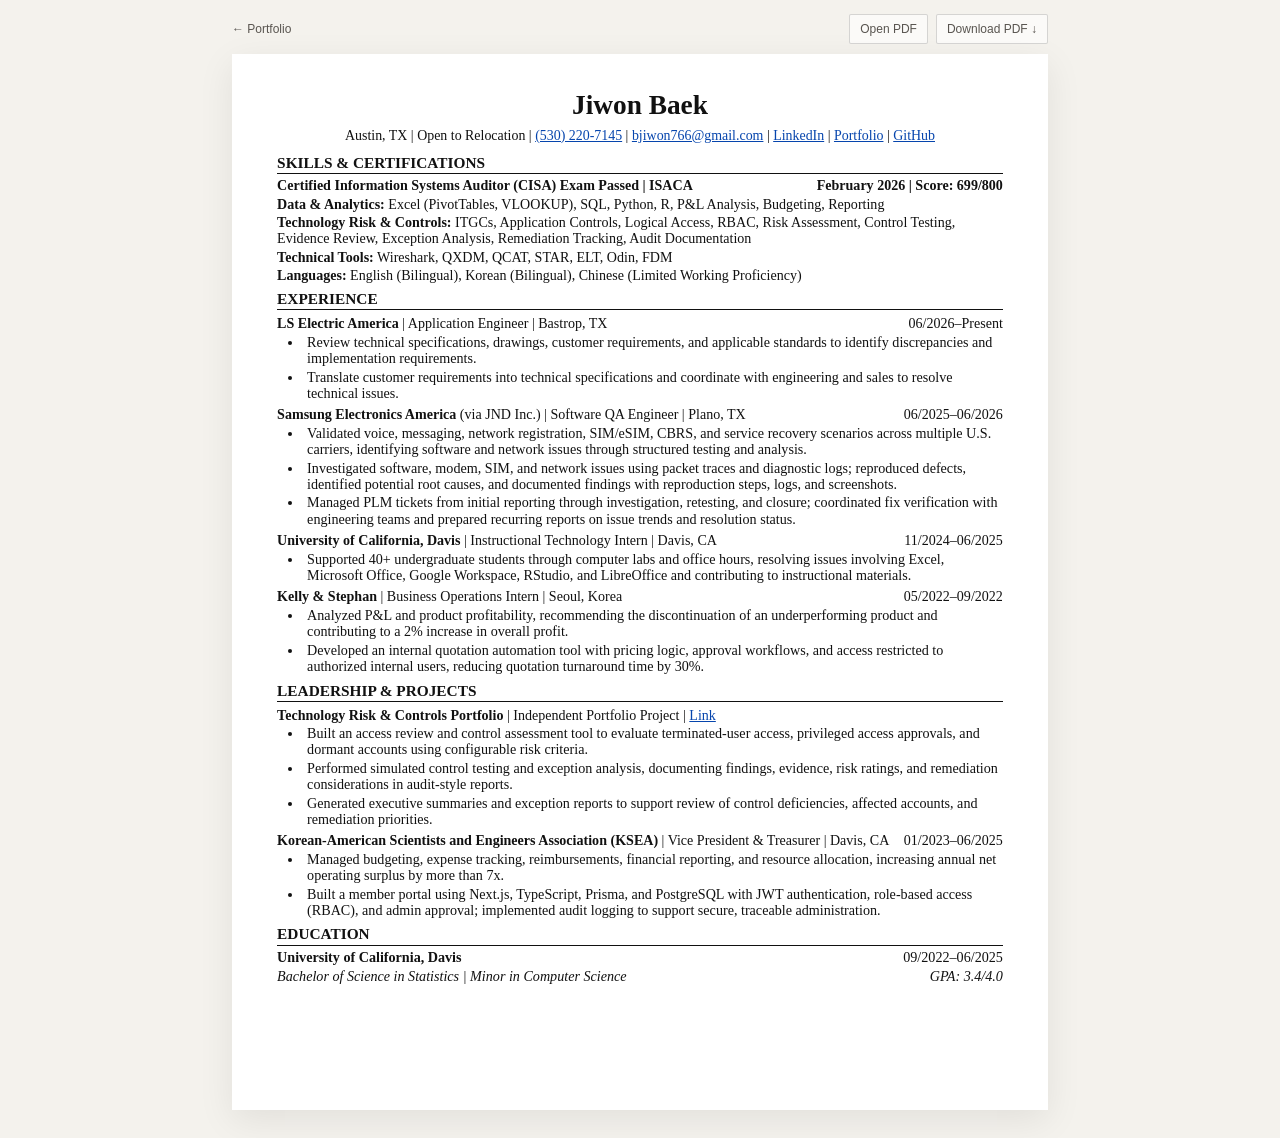
==== commit 23a6fbb2: "Update resume.html" ====
--- a/resume.html
+++ b/resume.html
@@ -275,7 +275,7 @@
 
   <article class="job">
     <div class="job-head">
-      <div><span class="job-org">Technology Risk &amp; Controls Assessment</span> | Independent Portfolio Project | <a href="https://jiwonbaek-techrisk.kro.kr/" rel="noopener" target="_blank">Link</a></div>
+      <div><span class="job-org">Technology Risk &amp; Controls Portfolio</span> | Independent Portfolio Project | <a href="https://jiwonbaek-techrisk.kro.kr/" rel="noopener" target="_blank">Link</a></div>
     </div>
     <ul>
       <li>Built an access review and control assessment tool to evaluate terminated-user access, privileged access approvals, and dormant accounts using configurable risk criteria.</li>
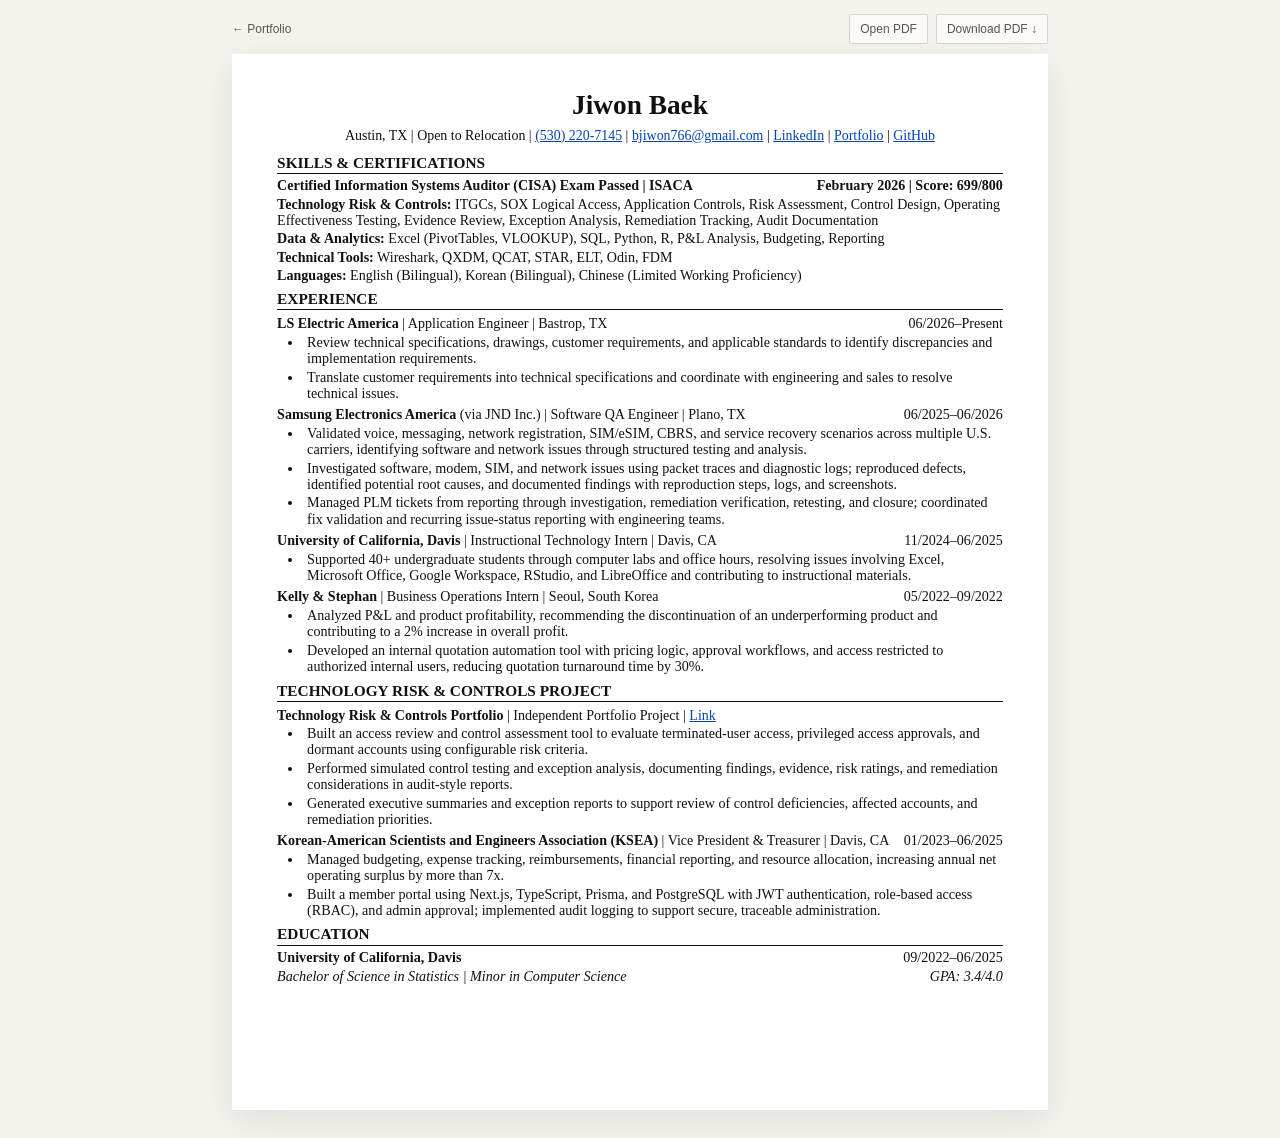
==== commit 2f2094e8: "cisa change" ====
--- a/resume.html
+++ b/resume.html
@@ -208,10 +208,10 @@
       <span>February 2026 | Score: 699/800</span>
     </div>
     <div class="skills-row">
+      <span><span class="skills-label">Technology Risk &amp; Controls:</span> ITGCs, SOX Logical Access, Application Controls, Risk Assessment, Control Design, Operating Effectiveness Testing, Evidence Review, Exception Analysis, Remediation Tracking, Audit Documentation</span>
+    </div>
+    <div class="skills-row">
       <span><span class="skills-label">Data &amp; Analytics:</span> Excel (PivotTables, VLOOKUP), SQL, Python, R, P&amp;L Analysis, Budgeting, Reporting</span>
-    </div>
-    <div class="skills-row">
-      <span><span class="skills-label">Technology Risk &amp; Controls:</span> ITGCs, Application Controls, Logical Access, RBAC, Risk Assessment, Control Testing, Evidence Review, Exception Analysis, Remediation Tracking, Audit Documentation</span>
     </div>
     <div class="skills-row">
       <span><span class="skills-label">Technical Tools:</span> Wireshark, QXDM, QCAT, STAR, ELT, Odin, FDM</span>
@@ -244,7 +244,7 @@
     <ul>
       <li>Validated voice, messaging, network registration, SIM/eSIM, CBRS, and service recovery scenarios across multiple U.S. carriers, identifying software and network issues through structured testing and analysis.</li>
       <li>Investigated software, modem, SIM, and network issues using packet traces and diagnostic logs; reproduced defects, identified potential root causes, and documented findings with reproduction steps, logs, and screenshots.</li>
-      <li>Managed PLM tickets from initial reporting through investigation, retesting, and closure; coordinated fix verification with engineering teams and prepared recurring reports on issue trends and resolution status.</li>
+      <li>Managed PLM tickets from reporting through investigation, remediation verification, retesting, and closure; coordinated fix validation and recurring issue-status reporting with engineering teams.</li>
     </ul>
   </article>
 
@@ -260,7 +260,7 @@
 
   <article class="job">
     <div class="job-head">
-      <div><span class="job-org">Kelly &amp; Stephan</span> | Business Operations Intern | Seoul, Korea</div>
+      <div><span class="job-org">Kelly &amp; Stephan</span> | Business Operations Intern | Seoul, South Korea</div>
       <div class="job-date">05/2022–09/2022</div>
     </div>
     <ul>
@@ -271,7 +271,7 @@
 </section>
 
 <section class="section">
-  <h2 class="section-title">Leadership &amp; Projects</h2>
+  <h2 class="section-title">Technology Risk &amp; Controls Project</h2>
 
   <article class="job">
     <div class="job-head">
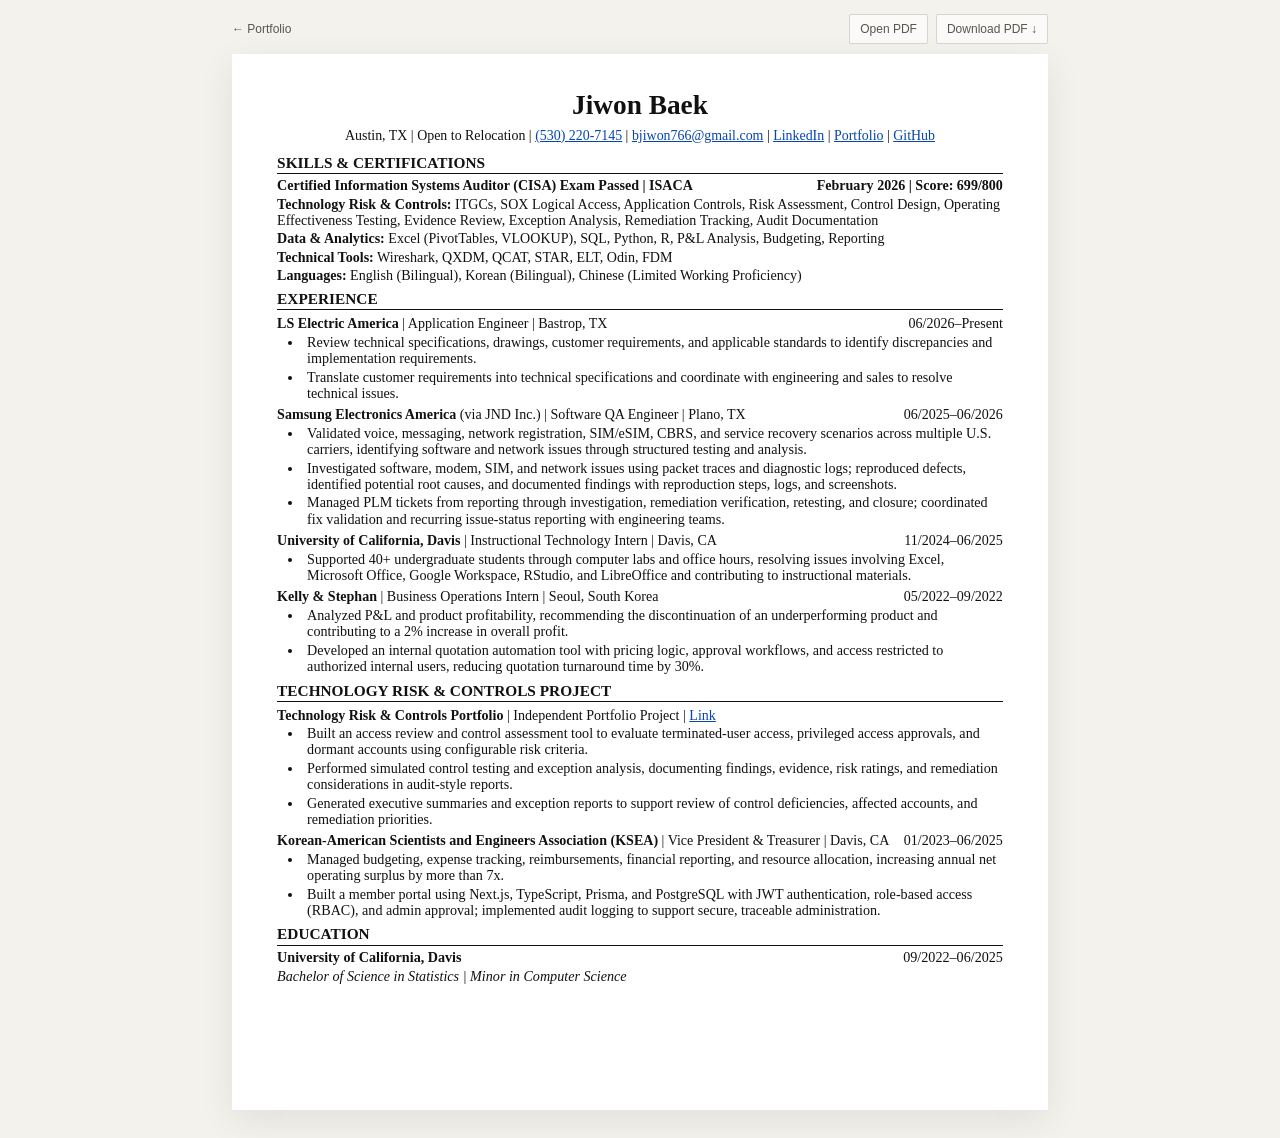
==== commit be1fefb3: "cisa change" ====
--- a/resume.html
+++ b/resume.html
@@ -304,7 +304,7 @@
   </div>
   <p class="education-degree">
     <span>Bachelor of Science in Statistics | Minor in Computer Science</span>
-    <span>GPA: 3.4/4.0</span>
+    <!-- <span>GPA: 3.4/4.0</span> -->
   </p>
 </section>
 </main>
